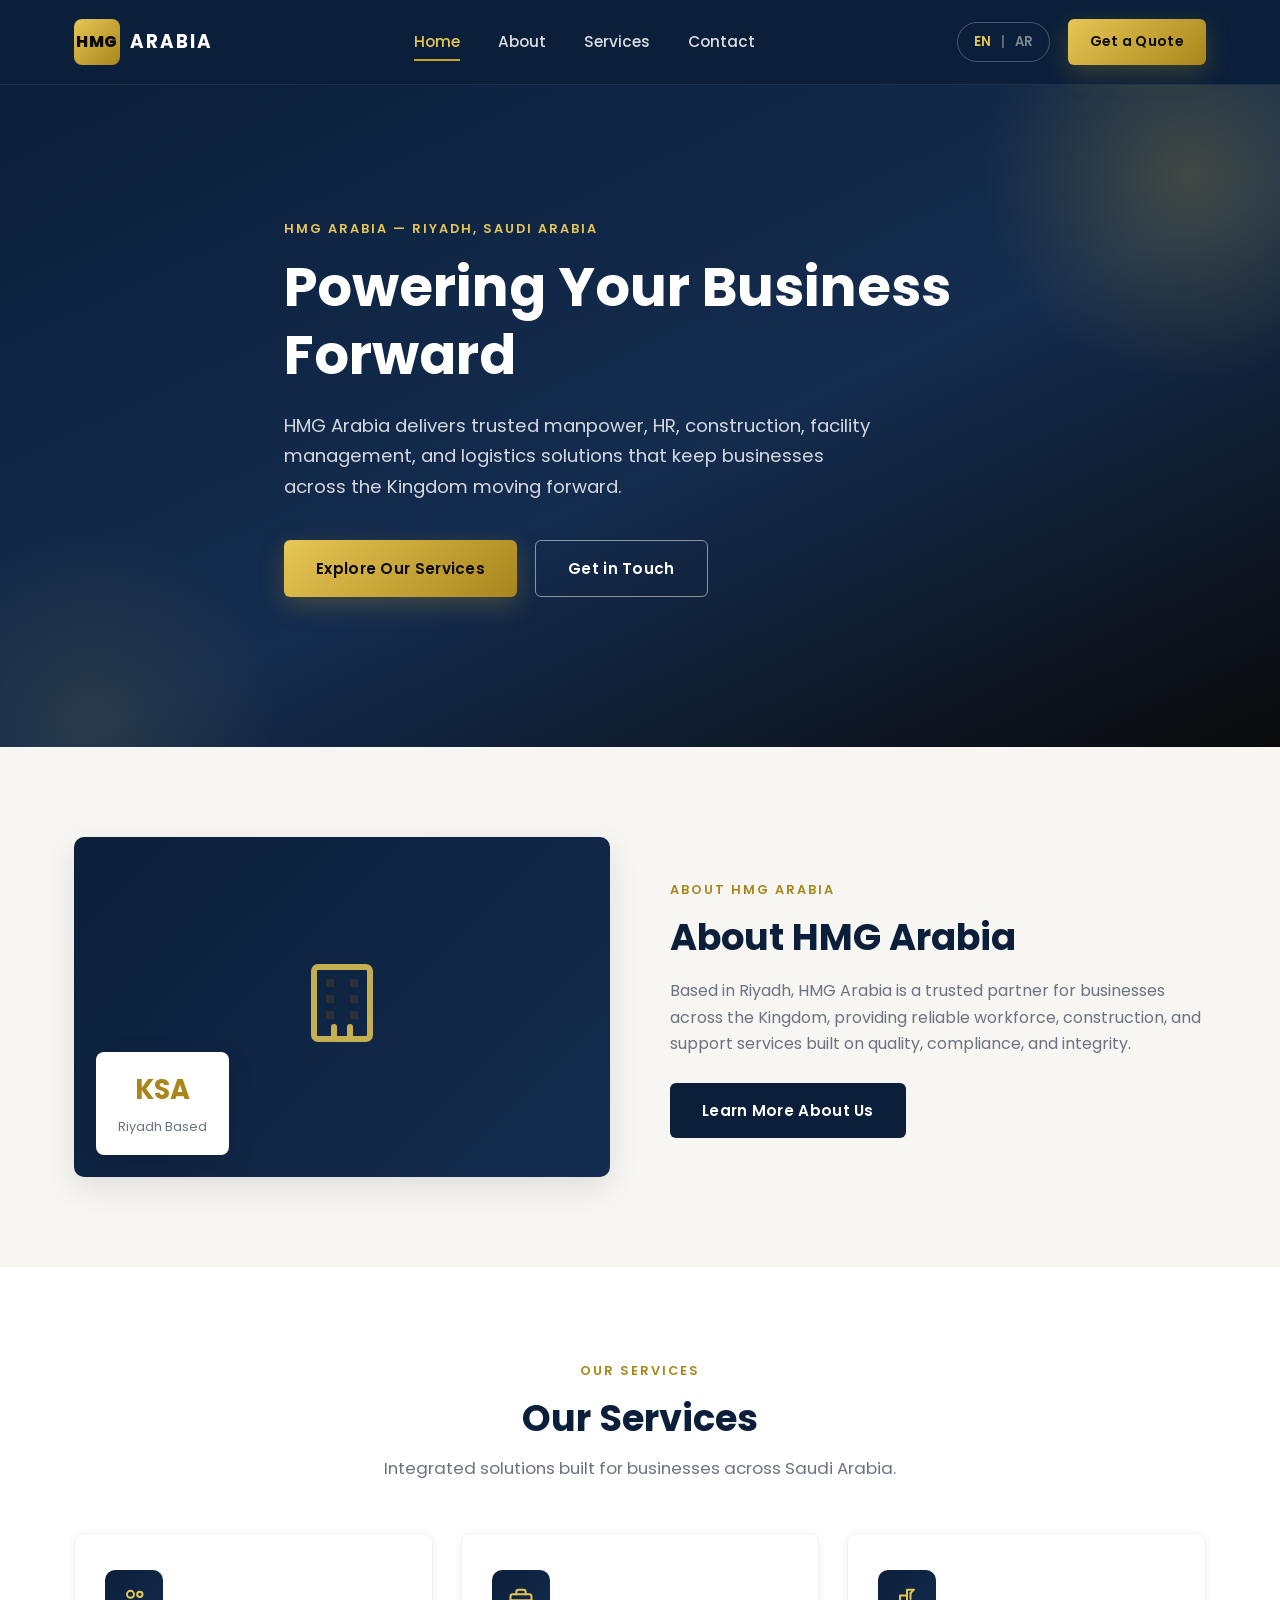
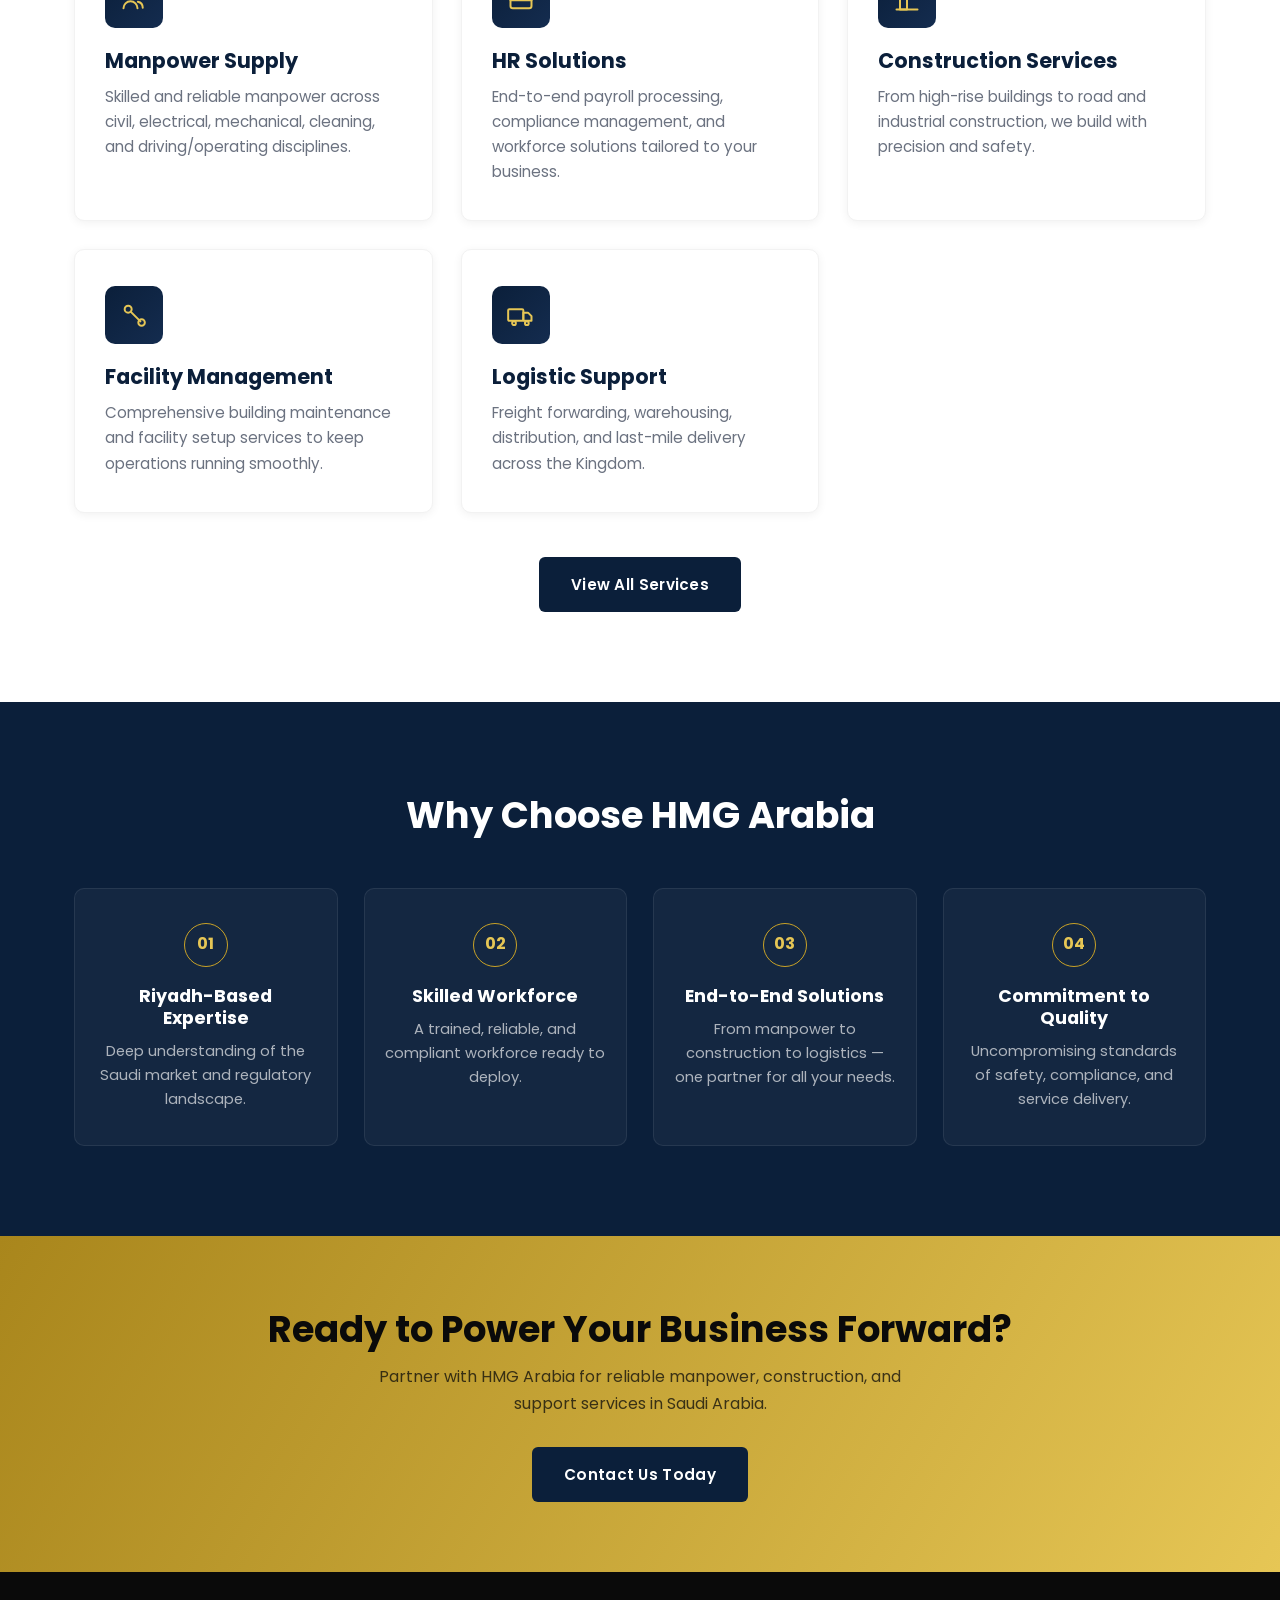
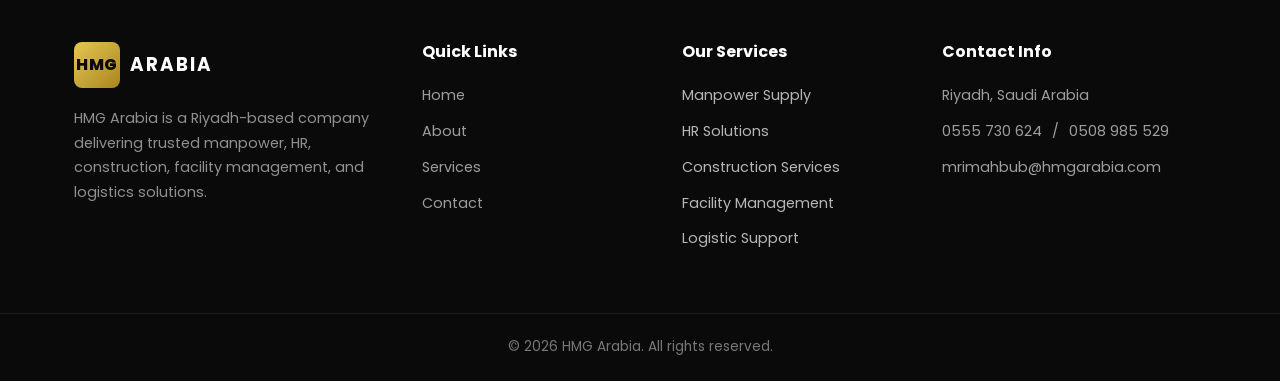
==== index.html @ bf12e7ab "Add HMG Arabia 4-page corporate website Home, About, Services, and Contact pages built with plain HT" ====
<!DOCTYPE html>
<html lang="en" dir="ltr" data-page-title="meta.title.home">
<head>
<meta charset="UTF-8" />
<meta name="viewport" content="width=device-width, initial-scale=1.0" />
<title>HMG Arabia | Powering Your Business Forward</title>
<meta name="description" content="HMG Arabia — Riyadh-based provider of manpower supply, HR solutions, construction, facility management, and logistics services across Saudi Arabia." />
<link rel="preconnect" href="https://fonts.googleapis.com" />
<link rel="preconnect" href="https://fonts.gstatic.com" crossorigin />
<link href="https://fonts.googleapis.com/css2?family=Poppins:wght@400;500;600;700;800&family=Cairo:wght@400;500;600;700;800&display=swap" rel="stylesheet" />
<link rel="stylesheet" href="css/style.css" />
</head>
<body>

<!-- Navbar -->
<header class="navbar" id="navbar">
  <div class="container navbar-inner">
    <a href="index.html" class="logo">
      <span class="logo-mark">HMG</span>
      <span class="logo-text">ARABIA</span>
    </a>
    <nav class="nav-links" id="navLinks">
      <a href="index.html" class="active" data-i18n="nav.home">Home</a>
      <a href="about.html" data-i18n="nav.about">About</a>
      <a href="services.html" data-i18n="nav.services">Services</a>
      <a href="contact.html" data-i18n="nav.contact">Contact</a>
    </nav>
    <div class="navbar-actions">
      <button class="lang-toggle" id="langToggle" aria-label="Toggle language">
        <span class="lang-option" data-lang="en">EN</span>
        <span class="lang-sep">|</span>
        <span class="lang-option" data-lang="ar">AR</span>
      </button>
      <a href="contact.html" class="btn btn-gold nav-cta" data-i18n="nav.getQuote">Get a Quote</a>
      <button class="hamburger" id="hamburger" aria-label="Menu">
        <span></span><span></span><span></span>
      </button>
    </div>
  </div>
</header>

<!-- Hero -->
<section class="hero">
  <div class="container hero-inner">
    <span class="eyebrow" data-i18n="home.hero.eyebrow">HMG ARABIA — RIYADH, SAUDI ARABIA</span>
    <h1 data-i18n="home.hero.title">Powering Your Business Forward</h1>
    <p data-i18n="home.hero.subtitle">HMG Arabia delivers trusted manpower, HR, construction, facility management, and logistics solutions that keep businesses across the Kingdom moving forward.</p>
    <div class="hero-actions">
      <a href="services.html" class="btn btn-gold" data-i18n="home.hero.cta1">Explore Our Services</a>
      <a href="contact.html" class="btn btn-outline" data-i18n="home.hero.cta2">Get in Touch</a>
    </div>
  </div>
</section>

<!-- About preview -->
<section class="about-preview">
  <div class="container about-preview-grid">
    <div class="about-preview-media">
      <div class="icon-xl">
        <svg viewBox="0 0 24 24" fill="none" stroke="currentColor" stroke-width="1.5" stroke-linecap="round" stroke-linejoin="round">
          <rect x="5" y="3" width="14" height="18" rx="1"></rect>
          <rect x="8" y="6" width="2" height="2" fill="currentColor" stroke="none"></rect>
          <rect x="14" y="6" width="2" height="2" fill="currentColor" stroke="none"></rect>
          <rect x="8" y="10" width="2" height="2" fill="currentColor" stroke="none"></rect>
          <rect x="14" y="10" width="2" height="2" fill="currentColor" stroke="none"></rect>
          <rect x="8" y="14" width="2" height="2" fill="currentColor" stroke="none"></rect>
          <rect x="14" y="14" width="2" height="2" fill="currentColor" stroke="none"></rect>
          <line x1="10" y1="21" x2="10" y2="18"></line>
          <line x1="14" y1="21" x2="14" y2="18"></line>
        </svg>
      </div>
      <div class="badge-years">
        <strong>KSA</strong>
        <span>Riyadh Based</span>
      </div>
    </div>
    <div class="about-preview-content">
      <span class="eyebrow" data-i18n="home.about.title">About HMG Arabia</span>
      <h2 data-i18n="home.about.title">About HMG Arabia</h2>
      <p data-i18n="home.about.text">Based in Riyadh, HMG Arabia is a trusted partner for businesses across the Kingdom, providing reliable workforce, construction, and support services built on quality, compliance, and integrity.</p>
      <a href="about.html" class="btn btn-navy" data-i18n="home.about.link">Learn More About Us</a>
    </div>
  </div>
</section>

<!-- Services preview -->
<section class="services-preview">
  <div class="container">
    <div class="section-head">
      <span class="eyebrow" data-i18n="home.services.title">Our Services</span>
      <h2 data-i18n="home.services.title">Our Services</h2>
      <p data-i18n="home.services.subtitle">Integrated solutions built for businesses across Saudi Arabia.</p>
    </div>
    <div class="services-grid">

      <div class="service-card">
        <div class="service-icon">
          <svg viewBox="0 0 24 24" fill="none" stroke="currentColor" stroke-width="1.7" stroke-linecap="round" stroke-linejoin="round">
            <circle cx="9" cy="8" r="3"></circle>
            <path d="M3 20c0-3.3 2.7-6 6-6s6 2.7 6 6"></path>
            <circle cx="17" cy="8" r="2.3"></circle>
            <path d="M15.3 14.3c2.5.5 4.2 2.6 4.2 5.2"></path>
          </svg>
        </div>
        <h3 data-i18n="home.services.items.0.title">Manpower Supply</h3>
        <p data-i18n="home.services.items.0.desc">Skilled and reliable manpower across civil, electrical, mechanical, cleaning, and driving/operating disciplines.</p>
      </div>

      <div class="service-card">
        <div class="service-icon">
          <svg viewBox="0 0 24 24" fill="none" stroke="currentColor" stroke-width="1.7" stroke-linecap="round" stroke-linejoin="round">
            <rect x="3" y="8" width="18" height="12" rx="2"></rect>
            <path d="M8 8V6a2 2 0 0 1 2-2h4a2 2 0 0 1 2 2v2"></path>
            <line x1="3" y1="13" x2="21" y2="13"></line>
          </svg>
        </div>
        <h3 data-i18n="home.services.items.1.title">HR Solutions</h3>
        <p data-i18n="home.services.items.1.desc">End-to-end payroll processing, compliance management, and workforce solutions tailored to your business.</p>
      </div>

      <div class="service-card">
        <div class="service-icon">
          <svg viewBox="0 0 24 24" fill="none" stroke="currentColor" stroke-width="1.7" stroke-linecap="round" stroke-linejoin="round">
            <path d="M3 21h18"></path>
            <rect x="6" y="9" width="6" height="12"></rect>
            <path d="M12 9V4h6l-3 3"></path>
            <line x1="15" y1="7" x2="15" y2="12"></line>
          </svg>
        </div>
        <h3 data-i18n="home.services.items.2.title">Construction Services</h3>
        <p data-i18n="home.services.items.2.desc">From high-rise buildings to road and industrial construction, we build with precision and safety.</p>
      </div>

      <div class="service-card">
        <div class="service-icon">
          <svg viewBox="0 0 24 24" fill="none" stroke="currentColor" stroke-width="1.7" stroke-linecap="round" stroke-linejoin="round">
            <circle cx="7" cy="7" r="3"></circle>
            <line x1="9.1" y1="9.1" x2="17.5" y2="17.5"></line>
            <circle cx="18.5" cy="18.5" r="2.8"></circle>
          </svg>
        </div>
        <h3 data-i18n="home.services.items.3.title">Facility Management</h3>
        <p data-i18n="home.services.items.3.desc">Comprehensive building maintenance and facility setup services to keep operations running smoothly.</p>
      </div>

      <div class="service-card">
        <div class="service-icon">
          <svg viewBox="0 0 24 24" fill="none" stroke="currentColor" stroke-width="1.7" stroke-linecap="round" stroke-linejoin="round">
            <rect x="1" y="7" width="13" height="10" rx="1"></rect>
            <path d="M14 10h4l3 3v4h-7z"></path>
            <circle cx="6" cy="19" r="1.6"></circle>
            <circle cx="17" cy="19" r="1.6"></circle>
          </svg>
        </div>
        <h3 data-i18n="home.services.items.4.title">Logistic Support</h3>
        <p data-i18n="home.services.items.4.desc">Freight forwarding, warehousing, distribution, and last-mile delivery across the Kingdom.</p>
      </div>

    </div>
    <div class="services-preview-footer">
      <a href="services.html" class="btn btn-navy" data-i18n="home.services.link">View All Services</a>
    </div>
  </div>
</section>

<!-- Why choose us -->
<section class="why-section">
  <div class="container">
    <div class="section-head">
      <h2 data-i18n="home.why.title">Why Choose HMG Arabia</h2>
    </div>
    <div class="why-grid">
      <div class="why-card">
        <span class="why-number">01</span>
        <h3 data-i18n="home.why.items.0.title">Riyadh-Based Expertise</h3>
        <p data-i18n="home.why.items.0.desc">Deep understanding of the Saudi market and regulatory landscape.</p>
      </div>
      <div class="why-card">
        <span class="why-number">02</span>
        <h3 data-i18n="home.why.items.1.title">Skilled Workforce</h3>
        <p data-i18n="home.why.items.1.desc">A trained, reliable, and compliant workforce ready to deploy.</p>
      </div>
      <div class="why-card">
        <span class="why-number">03</span>
        <h3 data-i18n="home.why.items.2.title">End-to-End Solutions</h3>
        <p data-i18n="home.why.items.2.desc">From manpower to construction to logistics — one partner for all your needs.</p>
      </div>
      <div class="why-card">
        <span class="why-number">04</span>
        <h3 data-i18n="home.why.items.3.title">Commitment to Quality</h3>
        <p data-i18n="home.why.items.3.desc">Uncompromising standards of safety, compliance, and service delivery.</p>
      </div>
    </div>
  </div>
</section>

<!-- CTA -->
<section class="cta-banner">
  <div class="container">
    <h2 data-i18n="home.cta.title">Ready to Power Your Business Forward?</h2>
    <p data-i18n="home.cta.subtitle">Partner with HMG Arabia for reliable manpower, construction, and support services in Saudi Arabia.</p>
    <a href="contact.html" class="btn btn-navy" data-i18n="home.cta.button">Contact Us Today</a>
  </div>
</section>

<!-- Footer -->
<footer class="site-footer">
  <div class="container footer-grid">
    <div class="footer-col footer-brand">
      <div class="logo">
        <span class="logo-mark">HMG</span>
        <span class="logo-text">ARABIA</span>
      </div>
      <p data-i18n="footer.description">HMG Arabia is a Riyadh-based company delivering trusted manpower, HR, construction, facility management, and logistics solutions.</p>
    </div>
    <div class="footer-col">
      <h4 data-i18n="footer.quickLinks">Quick Links</h4>
      <ul>
        <li><a href="index.html" data-i18n="nav.home">Home</a></li>
        <li><a href="about.html" data-i18n="nav.about">About</a></li>
        <li><a href="services.html" data-i18n="nav.services">Services</a></li>
        <li><a href="contact.html" data-i18n="nav.contact">Contact</a></li>
      </ul>
    </div>
    <div class="footer-col">
      <h4 data-i18n="footer.ourServices">Our Services</h4>
      <ul>
        <li data-i18n="home.services.items.0.title">Manpower Supply</li>
        <li data-i18n="home.services.items.1.title">HR Solutions</li>
        <li data-i18n="home.services.items.2.title">Construction Services</li>
        <li data-i18n="home.services.items.3.title">Facility Management</li>
        <li data-i18n="home.services.items.4.title">Logistic Support</li>
      </ul>
    </div>
    <div class="footer-col">
      <h4 data-i18n="footer.contactInfo">Contact Info</h4>
      <ul class="footer-contact">
        <li><span data-i18n="contact.info.address">Riyadh, Saudi Arabia</span></li>
        <li><a href="tel:0555730624">0555 730 624</a> / <a href="tel:0508985529">0508 985 529</a></li>
        <li><a href="mailto:mrimahbub@hmgarabia.com">mrimahbub@hmgarabia.com</a></li>
      </ul>
    </div>
  </div>
  <div class="footer-bottom">
    <p>&copy; <span id="year"></span> HMG Arabia. <span data-i18n="footer.rights">All rights reserved.</span></p>
  </div>
</footer>

<script src="js/translations.js"></script>
<script src="js/main.js"></script>
</body>
</html>
---- css/style.css ----
/* ===========================
   HMG Arabia — Stylesheet
   =========================== */

:root {
  --gold: #c9a227;
  --gold-light: #e6c655;
  --gold-dark: #a9861c;
  --navy: #0b1f3a;
  --navy-light: #142c4f;
  --navy-lighter: #1c3a63;
  --black: #0a0a0a;
  --white: #ffffff;
  --off-white: #f7f6f3;
  --gray-100: #f2f2f2;
  --gray-300: #d9d9d9;
  --text-muted: #6b7280;
  --text-body: #333333;
  --shadow-sm: 0 2px 10px rgba(10, 10, 10, 0.06);
  --shadow-md: 0 10px 30px rgba(10, 10, 10, 0.1);
  --shadow-gold: 0 8px 24px rgba(201, 162, 39, 0.25);
  --radius: 10px;
  --container-width: 1180px;
  --font-en: "Poppins", "Segoe UI", Tahoma, Arial, sans-serif;
  --font-ar: "Cairo", "Segoe UI", Tahoma, Arial, sans-serif;
  --transition: all 0.25s ease;
}

* {
  margin: 0;
  padding: 0;
  box-sizing: border-box;
}

html {
  scroll-behavior: smooth;
}

body {
  font-family: var(--font-en);
  color: var(--text-body);
  background: var(--white);
  line-height: 1.65;
  overflow-x: hidden;
}

html[dir="rtl"] body {
  font-family: var(--font-ar);
}

img {
  max-width: 100%;
  display: block;
}

a {
  text-decoration: none;
  color: inherit;
}

ul {
  list-style: none;
}

button {
  font-family: inherit;
  cursor: pointer;
  border: none;
  background: none;
}

input,
textarea {
  font-family: inherit;
}

.container {
  width: 100%;
  max-width: var(--container-width);
  margin: 0 auto;
  padding: 0 24px;
}

section {
  padding: 90px 0;
}

.section-head {
  text-align: center;
  max-width: 640px;
  margin: 0 auto 50px;
}

.eyebrow {
  display: inline-block;
  color: var(--gold-dark);
  font-weight: 600;
  font-size: 0.8rem;
  letter-spacing: 2px;
  text-transform: uppercase;
  margin-bottom: 14px;
}

h1, h2, h3, h4 {
  color: var(--navy);
  font-weight: 700;
  line-height: 1.25;
}

h1 { font-size: 3.1rem; }
h2 { font-size: 2.3rem; }
h3 { font-size: 1.3rem; }

.section-head h2 {
  margin-bottom: 14px;
}

.section-head p {
  color: var(--text-muted);
  font-size: 1.05rem;
}

.text-white { color: var(--white); }

/* ===== Buttons ===== */
.btn {
  display: inline-flex;
  align-items: center;
  justify-content: center;
  gap: 8px;
  padding: 15px 32px;
  border-radius: 6px;
  font-weight: 600;
  font-size: 0.95rem;
  letter-spacing: 0.3px;
  transition: var(--transition);
  white-space: nowrap;
}

.btn-gold {
  background: linear-gradient(135deg, var(--gold-light), var(--gold-dark));
  color: var(--black);
  box-shadow: var(--shadow-gold);
}

.btn-gold:hover {
  transform: translateY(-2px);
  box-shadow: 0 12px 28px rgba(201, 162, 39, 0.35);
}

.btn-outline {
  background: transparent;
  color: var(--white);
  border: 1.5px solid rgba(255, 255, 255, 0.5);
}

.btn-outline:hover {
  border-color: var(--gold-light);
  color: var(--gold-light);
}

.btn-navy {
  background: var(--navy);
  color: var(--white);
}

.btn-navy:hover {
  background: var(--navy-light);
}

.btn-block {
  width: 100%;
}

/* ===== Navbar ===== */
.navbar {
  position: sticky;
  top: 0;
  z-index: 1000;
  background: var(--navy);
  border-bottom: 1px solid rgba(255, 255, 255, 0.08);
  transition: var(--transition);
}

.navbar.scrolled {
  box-shadow: var(--shadow-md);
}

.navbar-inner {
  display: flex;
  align-items: center;
  justify-content: space-between;
  height: 84px;
}

.logo {
  display: flex;
  align-items: center;
  gap: 10px;
}

.logo-mark {
  display: flex;
  align-items: center;
  justify-content: center;
  width: 46px;
  height: 46px;
  border-radius: 8px;
  background: linear-gradient(135deg, var(--gold-light), var(--gold-dark));
  color: var(--black);
  font-weight: 800;
  font-size: 1rem;
  letter-spacing: 0.5px;
}

.logo-text {
  color: var(--white);
  font-weight: 700;
  font-size: 1.15rem;
  letter-spacing: 2px;
}

.nav-links {
  display: flex;
  align-items: center;
  gap: 38px;
}

.nav-links a {
  color: rgba(255, 255, 255, 0.85);
  font-weight: 500;
  font-size: 0.96rem;
  position: relative;
  padding: 6px 0;
  transition: var(--transition);
}

.nav-links a::after {
  content: "";
  position: absolute;
  bottom: 0;
  left: 0;
  width: 0;
  height: 2px;
  background: var(--gold);
  transition: width 0.25s ease;
}

.nav-links a:hover,
.nav-links a.active {
  color: var(--gold-light);
}

.nav-links a:hover::after,
.nav-links a.active::after {
  width: 100%;
}

.navbar-actions {
  display: flex;
  align-items: center;
  gap: 18px;
}

.lang-toggle {
  display: flex;
  align-items: center;
  gap: 6px;
  padding: 7px 12px;
  border: 1px solid rgba(255, 255, 255, 0.25);
  border-radius: 30px;
  color: rgba(255, 255, 255, 0.85);
  font-size: 0.82rem;
  font-weight: 600;
}

.lang-toggle:hover {
  border-color: var(--gold);
}

.lang-option {
  padding: 2px 4px;
  opacity: 0.55;
  transition: var(--transition);
}

.lang-option.active {
  opacity: 1;
  color: var(--gold-light);
}

.lang-sep {
  opacity: 0.4;
}

.nav-cta {
  padding: 11px 22px;
  font-size: 0.88rem;
}

.hamburger {
  display: none;
  flex-direction: column;
  gap: 5px;
  width: 30px;
  padding: 4px;
}

.hamburger span {
  display: block;
  height: 2px;
  width: 100%;
  background: var(--white);
  transition: var(--transition);
}

.hamburger.open span:nth-child(1) { transform: translateY(7px) rotate(45deg); }
.hamburger.open span:nth-child(2) { opacity: 0; }
.hamburger.open span:nth-child(3) { transform: translateY(-7px) rotate(-45deg); }

/* ===== Hero (Home) ===== */
.hero {
  position: relative;
  background: linear-gradient(155deg, var(--navy) 0%, var(--navy-light) 55%, var(--black) 100%);
  color: var(--white);
  padding: 130px 0 150px;
  overflow: hidden;
}

.hero::before {
  content: "";
  position: absolute;
  top: -120px;
  right: -120px;
  width: 420px;
  height: 420px;
  border-radius: 50%;
  background: radial-gradient(circle, rgba(201, 162, 39, 0.25), transparent 70%);
}

.hero::after {
  content: "";
  position: absolute;
  bottom: -160px;
  left: -100px;
  width: 380px;
  height: 380px;
  border-radius: 50%;
  background: radial-gradient(circle, rgba(201, 162, 39, 0.12), transparent 70%);
}

.hero-inner {
  position: relative;
  z-index: 2;
  max-width: 760px;
}

.hero .eyebrow {
  color: var(--gold-light);
}

.hero h1 {
  color: var(--white);
  font-size: 3.4rem;
  margin-bottom: 22px;
}

.hero h1 .accent {
  color: var(--gold-light);
}

.hero p {
  font-size: 1.15rem;
  color: rgba(255, 255, 255, 0.82);
  max-width: 600px;
  margin-bottom: 38px;
}

.hero-actions {
  display: flex;
  gap: 18px;
  flex-wrap: wrap;
}

/* ===== Page Header (inner pages) ===== */
.page-header {
  background: linear-gradient(155deg, var(--navy) 0%, var(--navy-light) 60%, var(--black) 100%);
  color: var(--white);
  padding: 80px 0 60px;
  text-align: center;
}

.page-header h1 {
  color: var(--white);
  font-size: 2.6rem;
  margin-bottom: 12px;
}

.breadcrumb {
  color: var(--gold-light);
  font-size: 0.9rem;
  letter-spacing: 0.5px;
}

.page-header .page-subtitle {
  color: rgba(255, 255, 255, 0.78);
  max-width: 560px;
  margin: 16px auto 0;
}

/* ===== Home: About preview ===== */
.about-preview {
  background: var(--off-white);
}

.about-preview-grid {
  display: grid;
  grid-template-columns: 1fr 1fr;
  gap: 60px;
  align-items: center;
}

.about-preview-media {
  position: relative;
  height: 340px;
  border-radius: var(--radius);
  background: linear-gradient(135deg, var(--navy), var(--navy-light));
  display: flex;
  align-items: center;
  justify-content: center;
  overflow: hidden;
  box-shadow: var(--shadow-md);
}

.about-preview-media .badge-years {
  position: absolute;
  bottom: 22px;
  inset-inline-start: 22px;
  background: var(--white);
  border-radius: 8px;
  padding: 16px 22px;
  box-shadow: var(--shadow-md);
  text-align: center;
}

.badge-years strong {
  display: block;
  font-size: 1.7rem;
  color: var(--gold-dark);
}

.badge-years span {
  font-size: 0.8rem;
  color: var(--text-muted);
}

.icon-xl svg {
  width: 96px;
  height: 96px;
  stroke: var(--gold-light);
  opacity: 0.85;
}

.about-preview-content h2 {
  margin-bottom: 18px;
}

.about-preview-content p {
  color: var(--text-muted);
  margin-bottom: 26px;
}

/* ===== Services grid (Home preview) ===== */
.services-grid {
  display: grid;
  grid-template-columns: repeat(3, 1fr);
  gap: 28px;
}

.service-card {
  background: var(--white);
  border: 1px solid var(--gray-100);
  border-radius: var(--radius);
  padding: 36px 30px;
  box-shadow: var(--shadow-sm);
  transition: var(--transition);
}

.service-card:hover {
  transform: translateY(-6px);
  box-shadow: var(--shadow-md);
  border-color: var(--gold-light);
}

.service-icon {
  width: 58px;
  height: 58px;
  border-radius: 10px;
  background: linear-gradient(135deg, var(--navy), var(--navy-light));
  display: flex;
  align-items: center;
  justify-content: center;
  margin-bottom: 20px;
}

.service-icon svg {
  width: 28px;
  height: 28px;
  stroke: var(--gold-light);
}

.service-card h3 {
  margin-bottom: 10px;
}

.service-card p {
  color: var(--text-muted);
  font-size: 0.95rem;
}

.services-preview-footer {
  text-align: center;
  margin-top: 44px;
}

/* ===== Why choose us ===== */
.why-section {
  background: var(--navy);
  color: var(--white);
}

.why-section .section-head h2 {
  color: var(--white);
}

.why-section .section-head p {
  color: rgba(255, 255, 255, 0.7);
}

.why-grid {
  display: grid;
  grid-template-columns: repeat(4, 1fr);
  gap: 26px;
}

.why-card {
  text-align: center;
  padding: 34px 20px;
  border-radius: var(--radius);
  background: rgba(255, 255, 255, 0.04);
  border: 1px solid rgba(255, 255, 255, 0.08);
  transition: var(--transition);
}

.why-card:hover {
  background: rgba(201, 162, 39, 0.08);
  border-color: var(--gold);
}

.why-number {
  display: inline-flex;
  align-items: center;
  justify-content: center;
  width: 44px;
  height: 44px;
  border-radius: 50%;
  border: 1.5px solid var(--gold);
  color: var(--gold-light);
  font-weight: 700;
  margin-bottom: 18px;
}

.why-card h3 {
  color: var(--white);
  font-size: 1.1rem;
  margin-bottom: 10px;
}

.why-card p {
  color: rgba(255, 255, 255, 0.65);
  font-size: 0.92rem;
}

/* ===== CTA banner ===== */
.cta-banner {
  background: linear-gradient(120deg, var(--gold-dark), var(--gold-light));
  text-align: center;
  padding: 70px 0;
}

.cta-banner h2 {
  color: var(--black);
  margin-bottom: 12px;
}

.cta-banner p {
  color: rgba(10, 10, 10, 0.75);
  max-width: 560px;
  margin: 0 auto 30px;
}

/* ===== About page ===== */
.overview-grid {
  display: grid;
  grid-template-columns: 1fr 1fr;
  gap: 60px;
  align-items: center;
}

.overview-content h2 {
  margin-bottom: 18px;
}

.overview-content p {
  color: var(--text-muted);
  margin-bottom: 18px;
}

.overview-media {
  height: 380px;
  border-radius: var(--radius);
  background: linear-gradient(135deg, var(--navy), var(--black));
  display: flex;
  align-items: center;
  justify-content: center;
  box-shadow: var(--shadow-md);
}

.mv-section {
  background: var(--off-white);
}

.mv-grid {
  display: grid;
  grid-template-columns: 1fr 1fr;
  gap: 28px;
}

.mv-card {
  background: var(--white);
  border-top: 3px solid var(--gold);
  border-radius: var(--radius);
  padding: 40px;
  box-shadow: var(--shadow-sm);
}

.mv-card .service-icon {
  margin-bottom: 22px;
}

.mv-card h3 {
  margin-bottom: 12px;
}

.mv-card p {
  color: var(--text-muted);
}

/* ===== CEO section ===== */
.ceo-section {
  background: linear-gradient(155deg, var(--navy), var(--black));
  color: var(--white);
}

.ceo-grid {
  display: grid;
  grid-template-columns: 280px 1fr;
  gap: 54px;
  align-items: center;
}

.ceo-photo {
  width: 100%;
  aspect-ratio: 1 / 1;
  border-radius: var(--radius);
  background: linear-gradient(135deg, var(--navy-lighter), var(--navy));
  border: 2px solid var(--gold);
  display: flex;
  align-items: center;
  justify-content: center;
}

.ceo-photo svg {
  width: 100px;
  height: 100px;
  stroke: var(--gold-light);
  opacity: 0.85;
}

.ceo-label {
  color: var(--gold-light);
  font-weight: 600;
  letter-spacing: 2px;
  text-transform: uppercase;
  font-size: 0.8rem;
  margin-bottom: 14px;
  display: block;
}

.ceo-quote {
  font-size: 1.3rem;
  font-weight: 500;
  line-height: 1.6;
  margin-bottom: 22px;
  color: var(--white);
}

.ceo-name {
  font-size: 1.15rem;
  font-weight: 700;
  color: var(--gold-light);
}

.ceo-title {
  color: rgba(255, 255, 255, 0.65);
  font-size: 0.92rem;
}

/* ===== Values grid ===== */
.values-grid {
  display: grid;
  grid-template-columns: repeat(4, 1fr);
  gap: 26px;
}

.value-card {
  text-align: center;
  padding: 36px 24px;
  border-radius: var(--radius);
  border: 1px solid var(--gray-100);
  transition: var(--transition);
}

.value-card:hover {
  border-color: var(--gold-light);
  box-shadow: var(--shadow-sm);
}

.value-card .service-icon {
  margin: 0 auto 20px;
}

.value-card h3 {
  margin-bottom: 8px;
}

.value-card p {
  color: var(--text-muted);
  font-size: 0.92rem;
}

/* ===== Services page ===== */
.service-detail {
  display: grid;
  grid-template-columns: 1fr 1fr;
  gap: 60px;
  align-items: center;
  padding: 60px 0;
  border-bottom: 1px solid var(--gray-100);
}

.service-detail:last-of-type {
  border-bottom: none;
}

.service-detail:nth-child(even) .service-detail-media {
  order: 2;
}

.service-detail-media {
  height: 300px;
  border-radius: var(--radius);
  background: linear-gradient(135deg, var(--navy), var(--navy-light));
  display: flex;
  align-items: center;
  justify-content: center;
  box-shadow: var(--shadow-md);
}

.service-detail-media svg {
  width: 90px;
  height: 90px;
  stroke: var(--gold-light);
}

.service-detail-content .service-index {
  color: var(--gold-dark);
  font-weight: 700;
  font-size: 0.85rem;
  letter-spacing: 2px;
  margin-bottom: 10px;
  display: block;
}

.service-detail-content h2 {
  margin-bottom: 14px;
}

.service-detail-content > p {
  color: var(--text-muted);
  margin-bottom: 22px;
}

.service-tags {
  display: flex;
  flex-wrap: wrap;
  gap: 10px;
}

.service-tags li {
  background: var(--off-white);
  border: 1px solid var(--gray-300);
  padding: 9px 16px;
  border-radius: 30px;
  font-size: 0.86rem;
  font-weight: 500;
  color: var(--navy);
}

.service-tags li::before {
  content: "\2713  ";
  color: var(--gold-dark);
  font-weight: 700;
}

/* ===== Contact page ===== */
.contact-info-grid {
  display: grid;
  grid-template-columns: repeat(3, 1fr);
  gap: 26px;
  margin-bottom: 70px;
}

.info-card {
  text-align: center;
  padding: 40px 26px;
  border-radius: var(--radius);
  border: 1px solid var(--gray-100);
  box-shadow: var(--shadow-sm);
  transition: var(--transition);
}

.info-card:hover {
  border-color: var(--gold-light);
  transform: translateY(-4px);
}

.info-card .service-icon {
  margin: 0 auto 20px;
}

.info-card h3 {
  margin-bottom: 10px;
  font-size: 1.05rem;
}

.info-card p,
.info-card a {
  color: var(--text-muted);
  font-size: 0.95rem;
  display: block;
}

.info-card a:hover {
  color: var(--gold-dark);
}

.contact-grid {
  display: grid;
  grid-template-columns: 1.1fr 0.9fr;
  gap: 50px;
}

.contact-form-wrap {
  background: var(--off-white);
  border-radius: var(--radius);
  padding: 44px;
}

.contact-form-wrap h2 {
  margin-bottom: 26px;
  font-size: 1.5rem;
}

.form-group {
  margin-bottom: 20px;
}

.form-group label {
  display: block;
  font-weight: 600;
  font-size: 0.88rem;
  color: var(--navy);
  margin-bottom: 8px;
}

.form-group input,
.form-group textarea {
  width: 100%;
  padding: 13px 16px;
  border: 1px solid var(--gray-300);
  border-radius: 6px;
  font-size: 0.95rem;
  background: var(--white);
  transition: var(--transition);
}

.form-group input:focus,
.form-group textarea:focus {
  outline: none;
  border-color: var(--gold);
  box-shadow: 0 0 0 3px rgba(201, 162, 39, 0.15);
}

.form-group input.invalid,
.form-group textarea.invalid {
  border-color: #c0392b;
}

.form-group textarea {
  resize: vertical;
  min-height: 130px;
}

.form-error,
.form-success {
  display: none;
  padding: 14px 18px;
  border-radius: 6px;
  font-size: 0.9rem;
  margin-bottom: 20px;
}

.form-error.show {
  display: block;
  background: #fdecea;
  color: #c0392b;
  border: 1px solid #f3c6c1;
}

.form-success.show {
  display: block;
  background: #eaf7ee;
  color: #1e7a3d;
  border: 1px solid #c3e9cf;
}

.map-wrap {
  border-radius: var(--radius);
  overflow: hidden;
  box-shadow: var(--shadow-sm);
  height: 100%;
  min-height: 420px;
  display: flex;
  flex-direction: column;
}

.map-wrap h3 {
  padding: 20px 24px;
  background: var(--navy);
  color: var(--white);
}

.map-wrap iframe {
  border: 0;
  width: 100%;
  flex: 1;
  min-height: 360px;
}

/* ===== Footer ===== */
.site-footer {
  background: var(--black);
  color: rgba(255, 255, 255, 0.7);
  padding: 70px 0 0;
}

.footer-grid {
  display: grid;
  grid-template-columns: 1.4fr 1fr 1fr 1.2fr;
  gap: 40px;
  padding-bottom: 50px;
}

.footer-brand .logo {
  margin-bottom: 18px;
}

.footer-brand p {
  font-size: 0.9rem;
  line-height: 1.7;
  color: rgba(255, 255, 255, 0.55);
}

.footer-col h4 {
  color: var(--white);
  font-size: 1rem;
  margin-bottom: 22px;
}

.footer-col ul li {
  margin-bottom: 12px;
  font-size: 0.9rem;
}

.footer-col ul li a {
  color: rgba(255, 255, 255, 0.6);
  transition: var(--transition);
}

.footer-col ul li a:hover {
  color: var(--gold-light);
}

.footer-contact li {
  display: flex;
  gap: 10px;
  color: rgba(255, 255, 255, 0.6);
}

.footer-bottom {
  border-top: 1px solid rgba(255, 255, 255, 0.08);
  padding: 22px 0;
  text-align: center;
  font-size: 0.85rem;
  color: rgba(255, 255, 255, 0.45);
}

/* ===========================
   Responsive
   =========================== */
@media (max-width: 992px) {
  h1 { font-size: 2.4rem; }
  .hero h1 { font-size: 2.5rem; }
  .services-grid { grid-template-columns: repeat(2, 1fr); }
  .why-grid { grid-template-columns: repeat(2, 1fr); }
  .values-grid { grid-template-columns: repeat(2, 1fr); }
  .contact-info-grid { grid-template-columns: repeat(2, 1fr); }
  .footer-grid { grid-template-columns: 1fr 1fr; }
  .about-preview-grid,
  .overview-grid,
  .mv-grid,
  .ceo-grid,
  .contact-grid {
    grid-template-columns: 1fr;
  }
  .service-detail {
    grid-template-columns: 1fr;
  }
  .service-detail:nth-child(even) .service-detail-media {
    order: 0;
  }
  .ceo-photo {
    max-width: 240px;
    margin: 0 auto;
  }
}

@media (max-width: 768px) {
  section { padding: 60px 0; }
  .nav-links {
    position: fixed;
    top: 84px;
    inset-inline-start: 0;
    width: 100%;
    background: var(--navy);
    flex-direction: column;
    align-items: flex-start;
    gap: 0;
    padding: 0;
    max-height: 0;
    overflow: hidden;
    transition: max-height 0.3s ease;
    border-top: 1px solid rgba(255, 255, 255, 0.08);
  }
  .nav-links.open {
    max-height: 400px;
  }
  .nav-links a {
    width: 100%;
    padding: 16px 24px;
  }
  .nav-links a::after {
    display: none;
  }
  .nav-cta {
    display: none;
  }
  .hamburger {
    display: flex;
  }
  .hero {
    padding: 90px 0 100px;
  }
  .hero h1 {
    font-size: 2.1rem;
  }
  .services-grid,
  .why-grid,
  .values-grid,
  .contact-info-grid {
    grid-template-columns: 1fr;
  }
  .footer-grid {
    grid-template-columns: 1fr;
    gap: 34px;
  }
}

@media (max-width: 480px) {
  h1 { font-size: 2rem; }
  h2 { font-size: 1.7rem; }
  .hero-actions {
    flex-direction: column;
    align-items: stretch;
  }
  .contact-form-wrap {
    padding: 28px 22px;
  }
}

/* ===========================
   RTL adjustments
   =========================== */
html[dir="rtl"] .service-tags li::before {
  content: "";
}

html[dir="rtl"] .service-tags li::after {
  content: "  \2713";
  color: var(--gold-dark);
  font-weight: 700;
}

html[dir="rtl"] .nav-links a::after {
  left: auto;
  right: 0;
}

html[dir="rtl"] .footer-contact li {
  direction: rtl;
}

html[dir="rtl"] .eyebrow,
html[dir="rtl"] .ceo-label {
  letter-spacing: 0.5px;
}
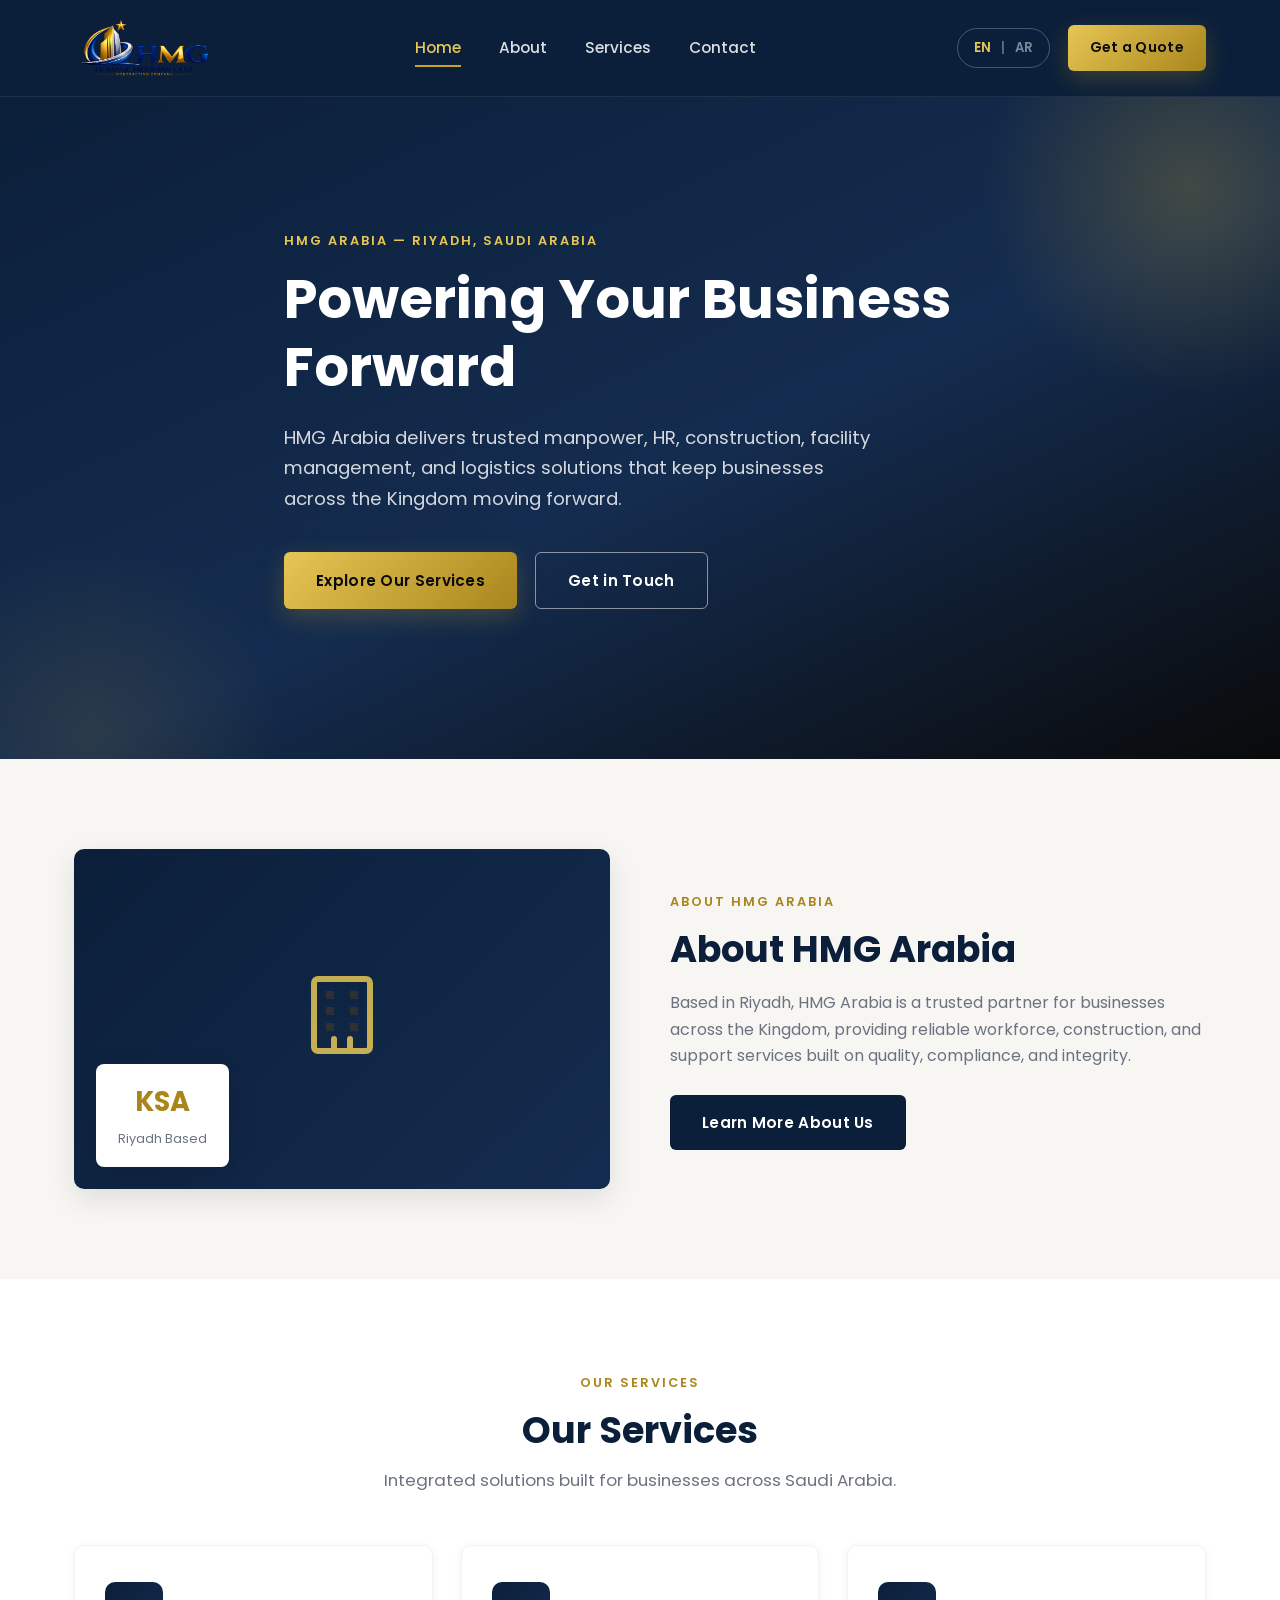
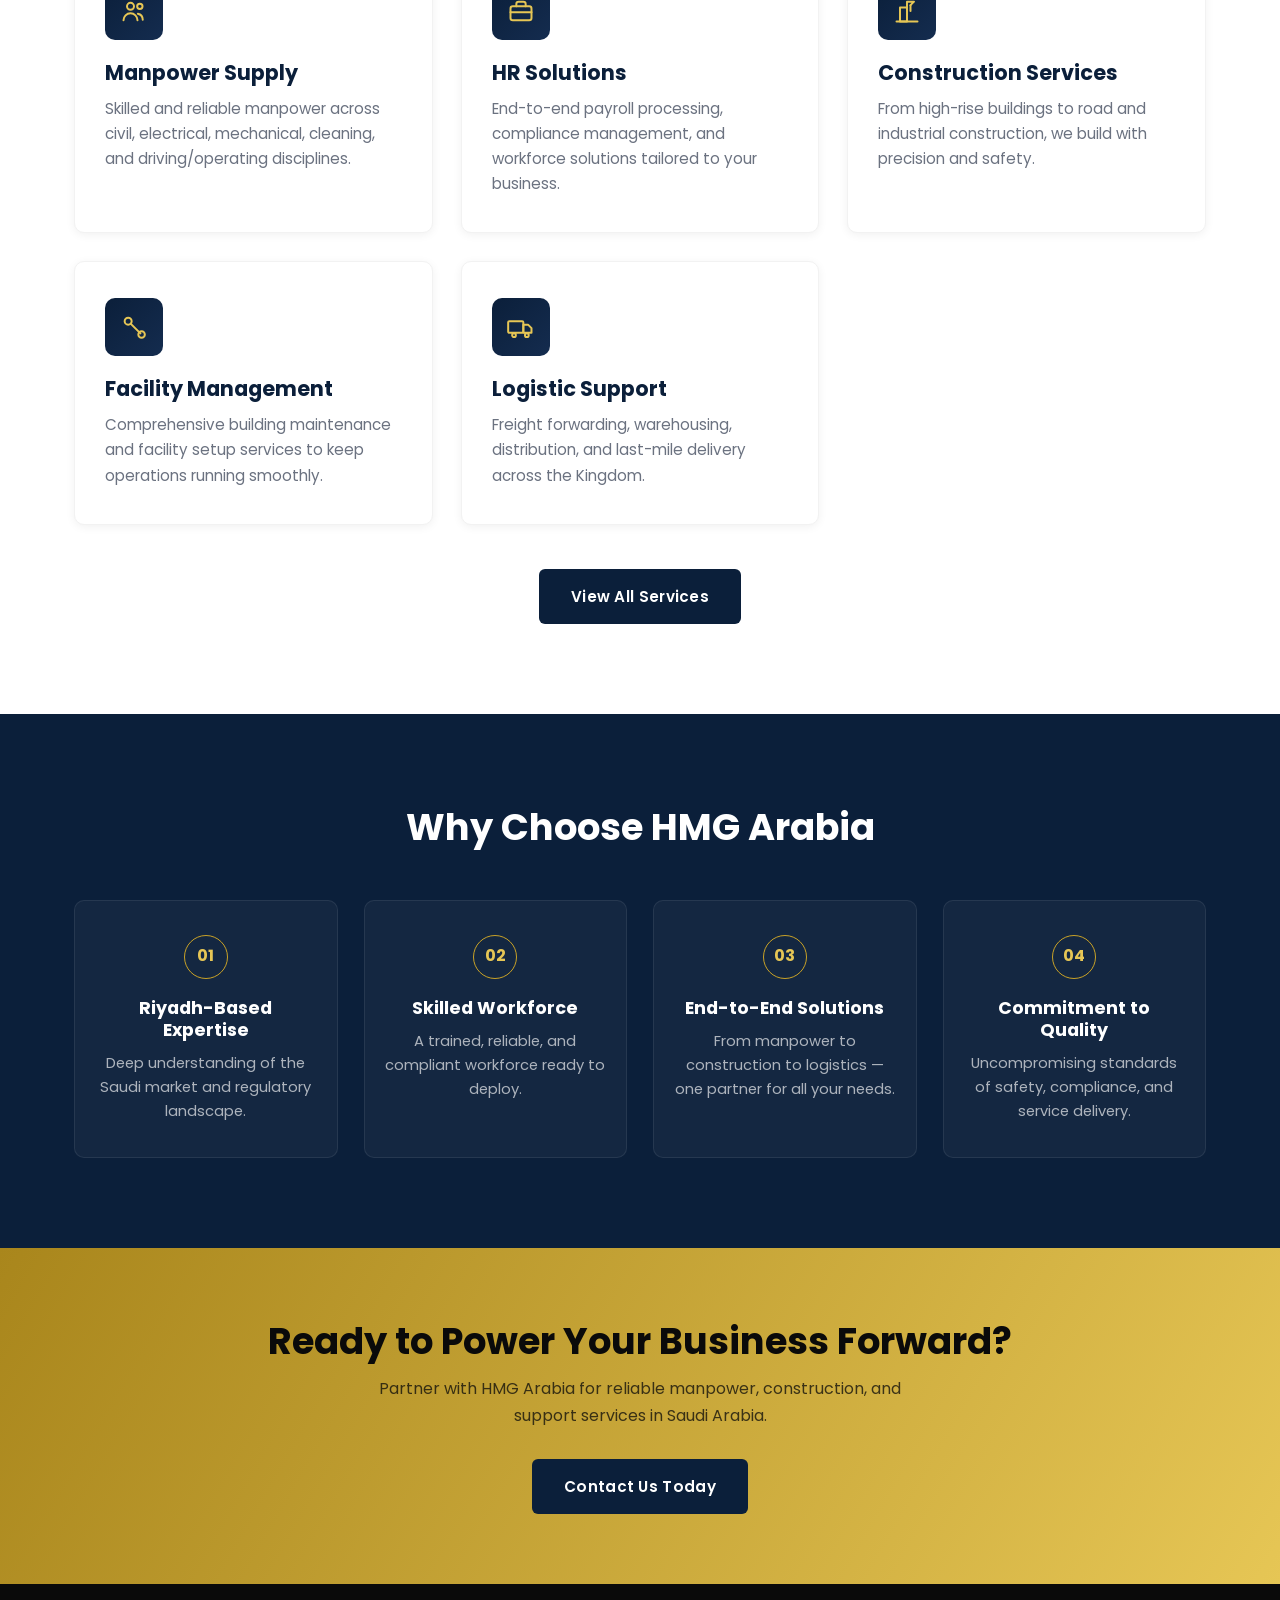
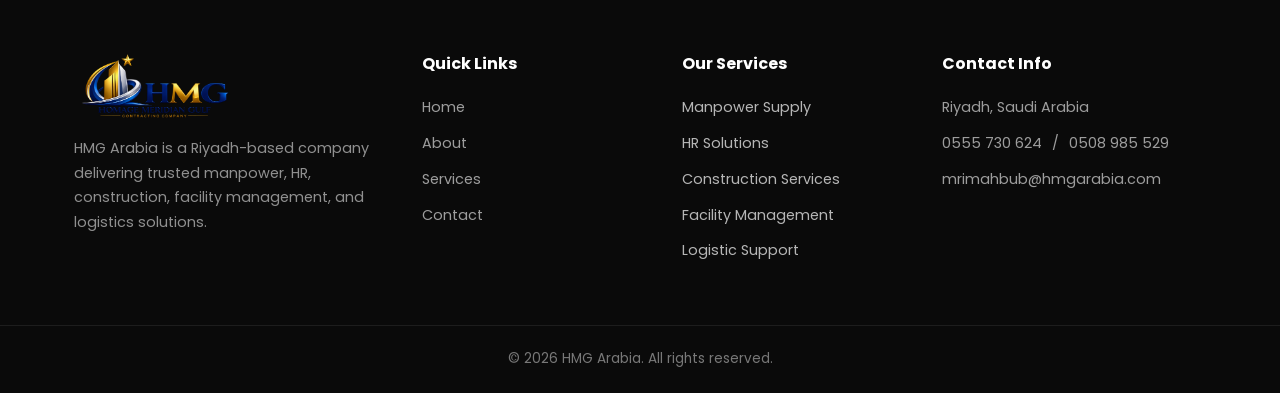
==== commit d8dec5ef: "Replace placeholder navbar/footer logo with real HMG logo image Adds images/logo.png and updates all" ====
--- a/index.html
+++ b/index.html
@@ -16,8 +16,7 @@
 <header class="navbar" id="navbar">
   <div class="container navbar-inner">
     <a href="index.html" class="logo">
-      <span class="logo-mark">HMG</span>
-      <span class="logo-text">ARABIA</span>
+      <img src="images/logo.png" alt="HMG Arabia" class="logo-img" />
     </a>
     <nav class="nav-links" id="navLinks">
       <a href="index.html" class="active" data-i18n="nav.home">Home</a>
@@ -208,8 +207,7 @@
   <div class="container footer-grid">
     <div class="footer-col footer-brand">
       <div class="logo">
-        <span class="logo-mark">HMG</span>
-        <span class="logo-text">ARABIA</span>
+        <img src="images/logo.png" alt="HMG Arabia" class="logo-img" />
       </div>
       <p data-i18n="footer.description">HMG Arabia is a Riyadh-based company delivering trusted manpower, HR, construction, facility management, and logistics solutions.</p>
     </div>
--- a/css/style.css
+++ b/css/style.css
@@ -190,7 +190,7 @@
   display: flex;
   align-items: center;
   justify-content: space-between;
-  height: 84px;
+  height: 96px;
 }
 
 .logo {
@@ -199,25 +199,14 @@
   gap: 10px;
 }
 
-.logo-mark {
-  display: flex;
-  align-items: center;
-  justify-content: center;
-  width: 46px;
-  height: 46px;
-  border-radius: 8px;
-  background: linear-gradient(135deg, var(--gold-light), var(--gold-dark));
-  color: var(--black);
-  font-weight: 800;
-  font-size: 1rem;
-  letter-spacing: 0.5px;
-}
-
-.logo-text {
-  color: var(--white);
-  font-weight: 700;
-  font-size: 1.15rem;
-  letter-spacing: 2px;
+.logo-img {
+  height: 56px;
+  width: auto;
+  display: block;
+}
+
+.footer-brand .logo-img {
+  height: 64px;
 }
 
 .nav-links {
@@ -1058,9 +1047,11 @@
 
 @media (max-width: 768px) {
   section { padding: 60px 0; }
+  .logo-img { height: 42px; }
+  .navbar-inner { height: 76px; }
   .nav-links {
     position: fixed;
-    top: 84px;
+    top: 76px;
     inset-inline-start: 0;
     width: 100%;
     background: var(--navy);
